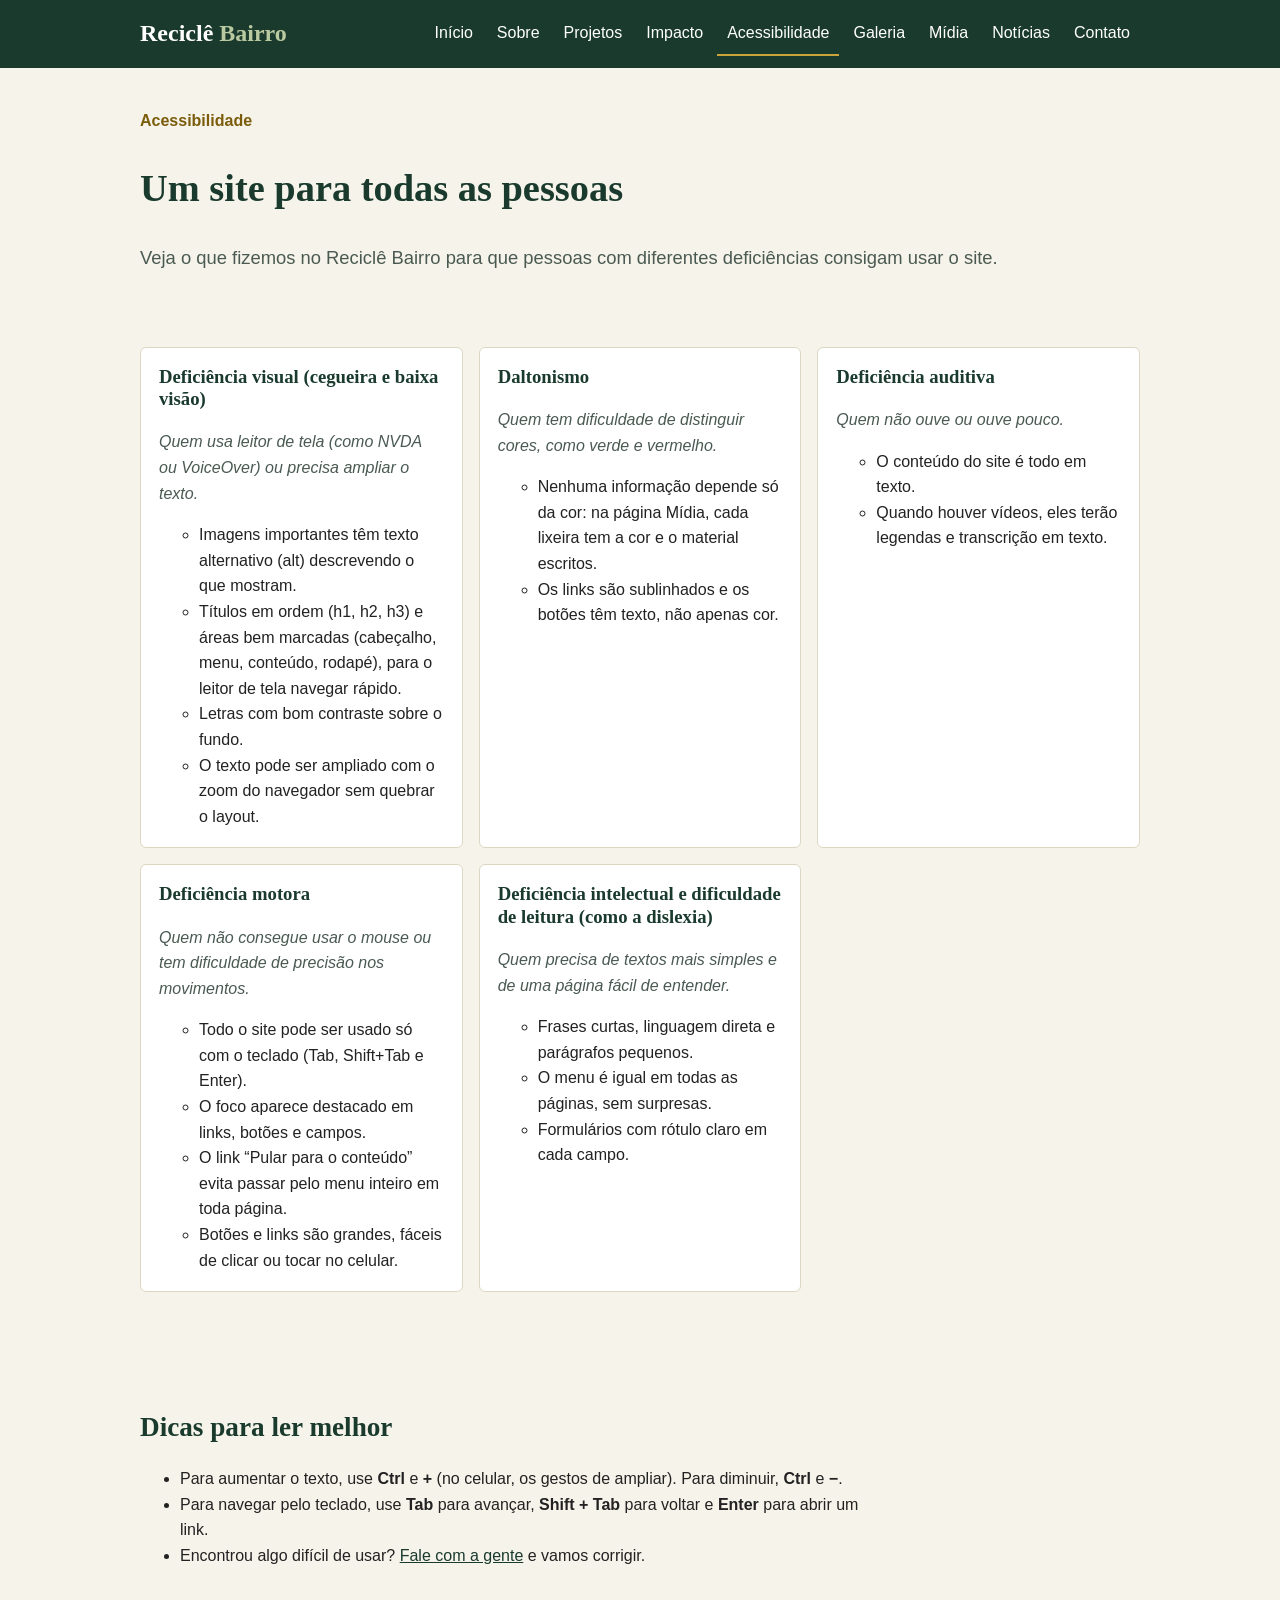
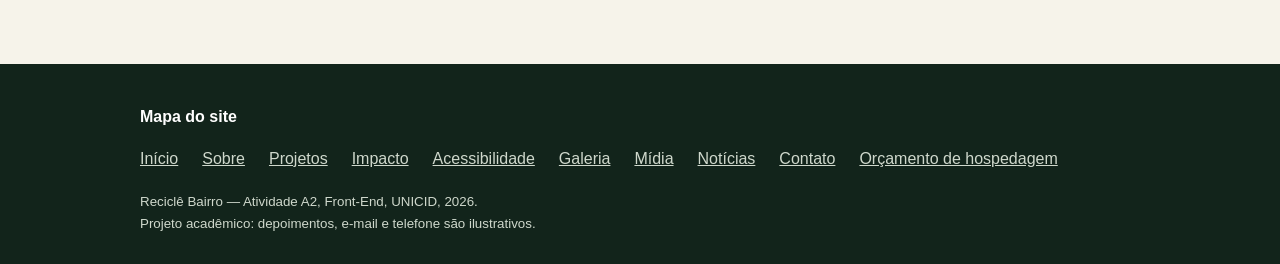
==== acessibilidade.html @ 6a93214f "Add files via upload" ====
<!DOCTYPE html>
<html lang="pt-BR">
<head>
<meta charset="UTF-8">
<meta name="viewport" content="width=device-width, initial-scale=1">
<title>Acessibilidade | Reciclê Bairro</title>
<meta name="description" content="O que o Reciclê Bairro faz para ser acessível a pessoas com deficiência visual, auditiva, motora e intelectual.">
<meta name="theme-color" content="#1a3a2e">
<link rel="stylesheet" href="style.css">
</head>
<body>
<a class="skip-link" href="#conteudo">Pular para o conteúdo</a>
<header class="site-header">
  <div class="container">
    <a class="brand" href="index.html" aria-label="Reciclê Bairro, página inicial">Reciclê <span>Bairro</span></a>
    <nav aria-label="Principal">
      <ul class="nav-list"><li><a href="index.html">Início</a></li><li><a href="sobre.html">Sobre</a></li><li><a href="projetos.html">Projetos</a></li><li><a href="impacto.html">Impacto</a></li><li><a href="acessibilidade.html" aria-current="page">Acessibilidade</a></li><li><a href="galeria.html">Galeria</a></li><li><a href="midia.html">Mídia</a></li><li><a href="noticias.html">Notícias</a></li><li><a href="contato.html">Contato</a></li></ul>
    </nav>
  </div>
</header>
<main id="conteudo" tabindex="-1">
<section class="page-title"><div class="container"><span class="eyebrow">Acessibilidade</span><h1>Um site para todas as pessoas</h1><p class="lead">Veja o que fizemos no Reciclê Bairro para que pessoas com diferentes deficiências consigam usar o site.</p></div></section>
<section class="section"><div class="container">
  <ul class="cards"><li class="card"><h3>Deficiência visual (cegueira e baixa visão)</h3><p class="barreira">Quem usa leitor de tela (como NVDA ou VoiceOver) ou precisa ampliar o texto.</p><ul><li>Imagens importantes têm texto alternativo (alt) descrevendo o que mostram.</li><li>Títulos em ordem (h1, h2, h3) e áreas bem marcadas (cabeçalho, menu, conteúdo, rodapé), para o leitor de tela navegar rápido.</li><li>Letras com bom contraste sobre o fundo.</li><li>O texto pode ser ampliado com o zoom do navegador sem quebrar o layout.</li></ul></li><li class="card"><h3>Daltonismo</h3><p class="barreira">Quem tem dificuldade de distinguir cores, como verde e vermelho.</p><ul><li>Nenhuma informação depende só da cor: na página Mídia, cada lixeira tem a cor e o material escritos.</li><li>Os links são sublinhados e os botões têm texto, não apenas cor.</li></ul></li><li class="card"><h3>Deficiência auditiva</h3><p class="barreira">Quem não ouve ou ouve pouco.</p><ul><li>O conteúdo do site é todo em texto.</li><li>Quando houver vídeos, eles terão legendas e transcrição em texto.</li></ul></li><li class="card"><h3>Deficiência motora</h3><p class="barreira">Quem não consegue usar o mouse ou tem dificuldade de precisão nos movimentos.</p><ul><li>Todo o site pode ser usado só com o teclado (Tab, Shift+Tab e Enter).</li><li>O foco aparece destacado em links, botões e campos.</li><li>O link “Pular para o conteúdo” evita passar pelo menu inteiro em toda página.</li><li>Botões e links são grandes, fáceis de clicar ou tocar no celular.</li></ul></li><li class="card"><h3>Deficiência intelectual e dificuldade de leitura (como a dislexia)</h3><p class="barreira">Quem precisa de textos mais simples e de uma página fácil de entender.</p><ul><li>Frases curtas, linguagem direta e parágrafos pequenos.</li><li>O menu é igual em todas as páginas, sem surpresas.</li><li>Formulários com rótulo claro em cada campo.</li></ul></li></ul>
</div></section>
<section class="section"><div class="container prose">
  <h2>Dicas para ler melhor</h2>
  <ul>
    <li>Para aumentar o texto, use <strong>Ctrl</strong> e <strong>+</strong> (no celular, os gestos de ampliar). Para diminuir, <strong>Ctrl</strong> e <strong>−</strong>.</li>
    <li>Para navegar pelo teclado, use <strong>Tab</strong> para avançar, <strong>Shift + Tab</strong> para voltar e <strong>Enter</strong> para abrir um link.</li>
    <li>Encontrou algo difícil de usar? <a href="contato.html">Fale com a gente</a> e vamos corrigir.</li>
  </ul>
</div></section>

</main>
<footer class="site-footer">
  <div class="container">
    <h2>Mapa do site</h2>
    <ul class="footer-nav"><li><a href="index.html">Início</a></li><li><a href="sobre.html">Sobre</a></li><li><a href="projetos.html">Projetos</a></li><li><a href="impacto.html">Impacto</a></li><li><a href="acessibilidade.html">Acessibilidade</a></li><li><a href="galeria.html">Galeria</a></li><li><a href="midia.html">Mídia</a></li><li><a href="noticias.html">Notícias</a></li><li><a href="contato.html">Contato</a></li><li><a href="hospedagem.html">Orçamento de hospedagem</a></li></ul>
    <small>Reciclê Bairro — Atividade A2, Front-End, UNICID, 2026.</small>
    <small>Projeto acadêmico: depoimentos, e-mail e telefone são ilustrativos.</small>
  </div>
</footer>
</body>
</html>
---- style.css ----
body {
  margin: 0;
  font-family: Arial, Helvetica, sans-serif;
  line-height: 1.6;
  color: #222;
  background: #f6f3ea
}

h1,
h2,
h3 {
  font-family: Georgia, serif;
  color: #1a3a2e;
  line-height: 1.2
}

h1 {
  font-size: 2.4rem
}

h2 {
  font-size: 1.7rem
}

img {
  max-width: 100%;
  height: auto;
  display: block
}

a {
  color: #1a3a2e
}

:focus-visible {
  outline: 3px solid #0b5cad;
  outline-offset: 3px
}

.container {
  width: min(1000px, 92%);
  margin: 0 auto
}

.visually-hidden {
  position: absolute;
  width: 1px;
  height: 1px;
  overflow: hidden;
  clip: rect(0 0 0 0)
}

.skip-link {
  position: absolute;
  left: 10px;
  top: -60px;
  background: #fff;
  padding: 10px 14px;
  z-index: 10
}

.skip-link:focus {
  top: 10px
}


.site-header {
  background: #1a3a2e
}

.site-header .container {
  display: flex;
  justify-content: space-between;
  align-items: center;
  flex-wrap: wrap;
  gap: 10px;
  padding: 12px 0
}

.brand {
  color: #fff;
  font: bold 1.5rem Georgia, serif;
  text-decoration: none
}

.brand span {
  color: #b9c9a0
}

.nav-list {
  display: flex;
  flex-wrap: wrap;
  gap: 4px;
  list-style: none;
  margin: 0;
  padding: 0
}

.nav-list a {
  display: block;
  padding: 8px 10px;
  color: #fff;
  text-decoration: none
}

.nav-list a:hover,
.nav-list a[aria-current="page"] {
  border-bottom: 2px solid #c9a43a
}

.site-header :focus-visible {
  outline-color: #ffd54a
}


.section {
  padding: 40px 0
}

.page-title {
  padding: 40px 0 0
}

.eyebrow {
  display: block;
  color: #7a5c0a;
  font-weight: bold;
  margin-bottom: 6px
}

.lead {
  font-size: 1.15rem;
  color: #4a5a52
}

.note {
  font-size: .9rem;
  color: #4a5a52
}

.prose>* {
  max-width: 700px
}

.hero .container {
  display: grid;
  grid-template-columns: 1fr 1fr;
  gap: 30px;
  align-items: center;
  padding: 40px 0
}

.hero-art {
  border: 1px solid #ddd6c3;
  border-radius: 8px;
  overflow: hidden;
  background: #fff
}


.btn {
  display: inline-block;
  padding: 10px 18px;
  background: #1a3a2e;
  color: #fff;
  border: 2px solid #1a3a2e;
  border-radius: 6px;
  text-decoration: none;
  font: bold 1rem Arial, sans-serif;
  cursor: pointer
}

.btn-outline {
  background: transparent;
  color: #1a3a2e
}

.actions {
  display: flex;
  flex-wrap: wrap;
  gap: 10px;
  margin-top: 20px
}

.cards,
.points,
.stats,
.gallery,
.steps,
.quotes {
  display: grid;
  grid-template-columns: repeat(auto-fit, minmax(250px, 1fr));
  gap: 16px;
  list-style: none;
  padding: 0
}

.points {
  grid-template-columns: repeat(auto-fit, minmax(300px, 1fr))
}

.card,
.point,
.steps li,
blockquote,
.gallery figure {
  background: #fff;
  border: 1px solid #ddd6c3;
  border-radius: 6px;
  padding: 18px;
  margin: 0
}

.gallery figure {
  padding: 0;
  overflow: hidden
}

.gallery figcaption {
  padding: 12px 16px;
  font-weight: bold
}

.gallery figcaption span {
  display: block;
  font-weight: normal;
  color: #4a5a52
}

.card h3,
.point h3 {
  margin-top: 0
}

.pin-num,
.card .icon {
  display: inline-block;
  background: #1a3a2e;
  color: #fff;
  border-radius: 50%;
  width: 28px;
  height: 28px;
  text-align: center;
  line-height: 28px;
  font-size: .9rem;
  margin-right: 6px
}

.tags {
  display: flex;
  flex-wrap: wrap;
  gap: 6px;
  list-style: none;
  padding: 0
}

.tags li {
  border: 1px solid #ddd6c3;
  background: #f6f3ea;
  border-radius: 4px;
  padding: 2px 8px;
  font-size: .85rem
}

address {
  font-style: normal;
  color: #4a5a52
}

.stat-num {
  display: block;
  font: bold 2.8rem Georgia, serif;
  color: #1a3a2e
}

.stat-label {
  display: block;
  color: #4a5a52
}

.steps {
  counter-reset: s
}

.steps li {
  counter-increment: s
}

.steps li::before {
  content: counter(s);
  display: inline-block;
  background: #1a3a2e;
  color: #fff;
  border-radius: 50%;
  width: 30px;
  height: 30px;
  text-align: center;
  line-height: 30px;
  font-weight: bold
}

.bin {
  display: flex;
  gap: 14px
}

.bin svg {
  width: 40px;
  flex: none
}

blockquote {
  border-left: 5px solid #c9a43a
}

blockquote footer {
  color: #4a5a52;
  font-size: .9rem
}

.callout {
  background: #1a3a2e;
  color: #fff;
  border-radius: 8px;
  padding: 30px
}

.callout h2 {
  color: #fff
}

.callout .btn {
  background: #f6f3ea;
  color: #1a3a2e;
  border-color: #f6f3ea
}

.callout a {
  color: #fff
}

.map-fig {
  margin: 30px 0 0;
  max-width: 600px
}

/* acessibilidade */
.barreira {
  font-style: italic;
  color: #4a5a52
}

/* notícia */
.article {
  max-width: 700px
}

.article .deck {
  font-size: 1.2rem;
  color: #4a5a52
}

.article .meta,
.article .source {
  color: #4a5a52;
  font-size: .9rem
}

.article figure {
  margin: 0 0 20px
}

/* formulário */
.form {
  max-width: 520px
}

.field {
  margin-bottom: 14px
}

.field label {
  display: block;
  font-weight: bold;
  margin-bottom: 4px
}

.field input,
.field select,
.field textarea {
  width: 100%;
  box-sizing: border-box;
  padding: 10px;
  font: inherit;
  border: 1.5px solid #6d7a73;
  border-radius: 4px
}

/* tabela */
.table-wrap {
  overflow-x: auto
}

table {
  border-collapse: collapse;
  width: 100%;
  min-width: 600px;
  background: #fff
}

caption {
  text-align: left;
  font-weight: bold;
  padding: 10px 0
}

th,
td {
  border: 1px solid #ddd6c3;
  padding: 10px;
  text-align: left;
  vertical-align: top
}

thead th {
  background: #1a3a2e;
  color: #fff
}

/* rodapé */
.site-footer {
  background: #12241b;
  color: #cfd8cc;
  padding: 30px 0;
  margin-top: 40px
}

.site-footer h2 {
  font: bold 1rem Arial, sans-serif;
  color: #fff
}

.footer-nav {
  display: flex;
  flex-wrap: wrap;
  gap: 6px 24px;
  list-style: none;
  padding: 0
}

.footer-nav a {
  color: #cfd8cc;
  padding: 4px 0;
  display: inline-block
}

.site-footer small {
  display: block
}

@media (max-width:760px) {
  .hero .container {
    grid-template-columns: 1fr
  }
}
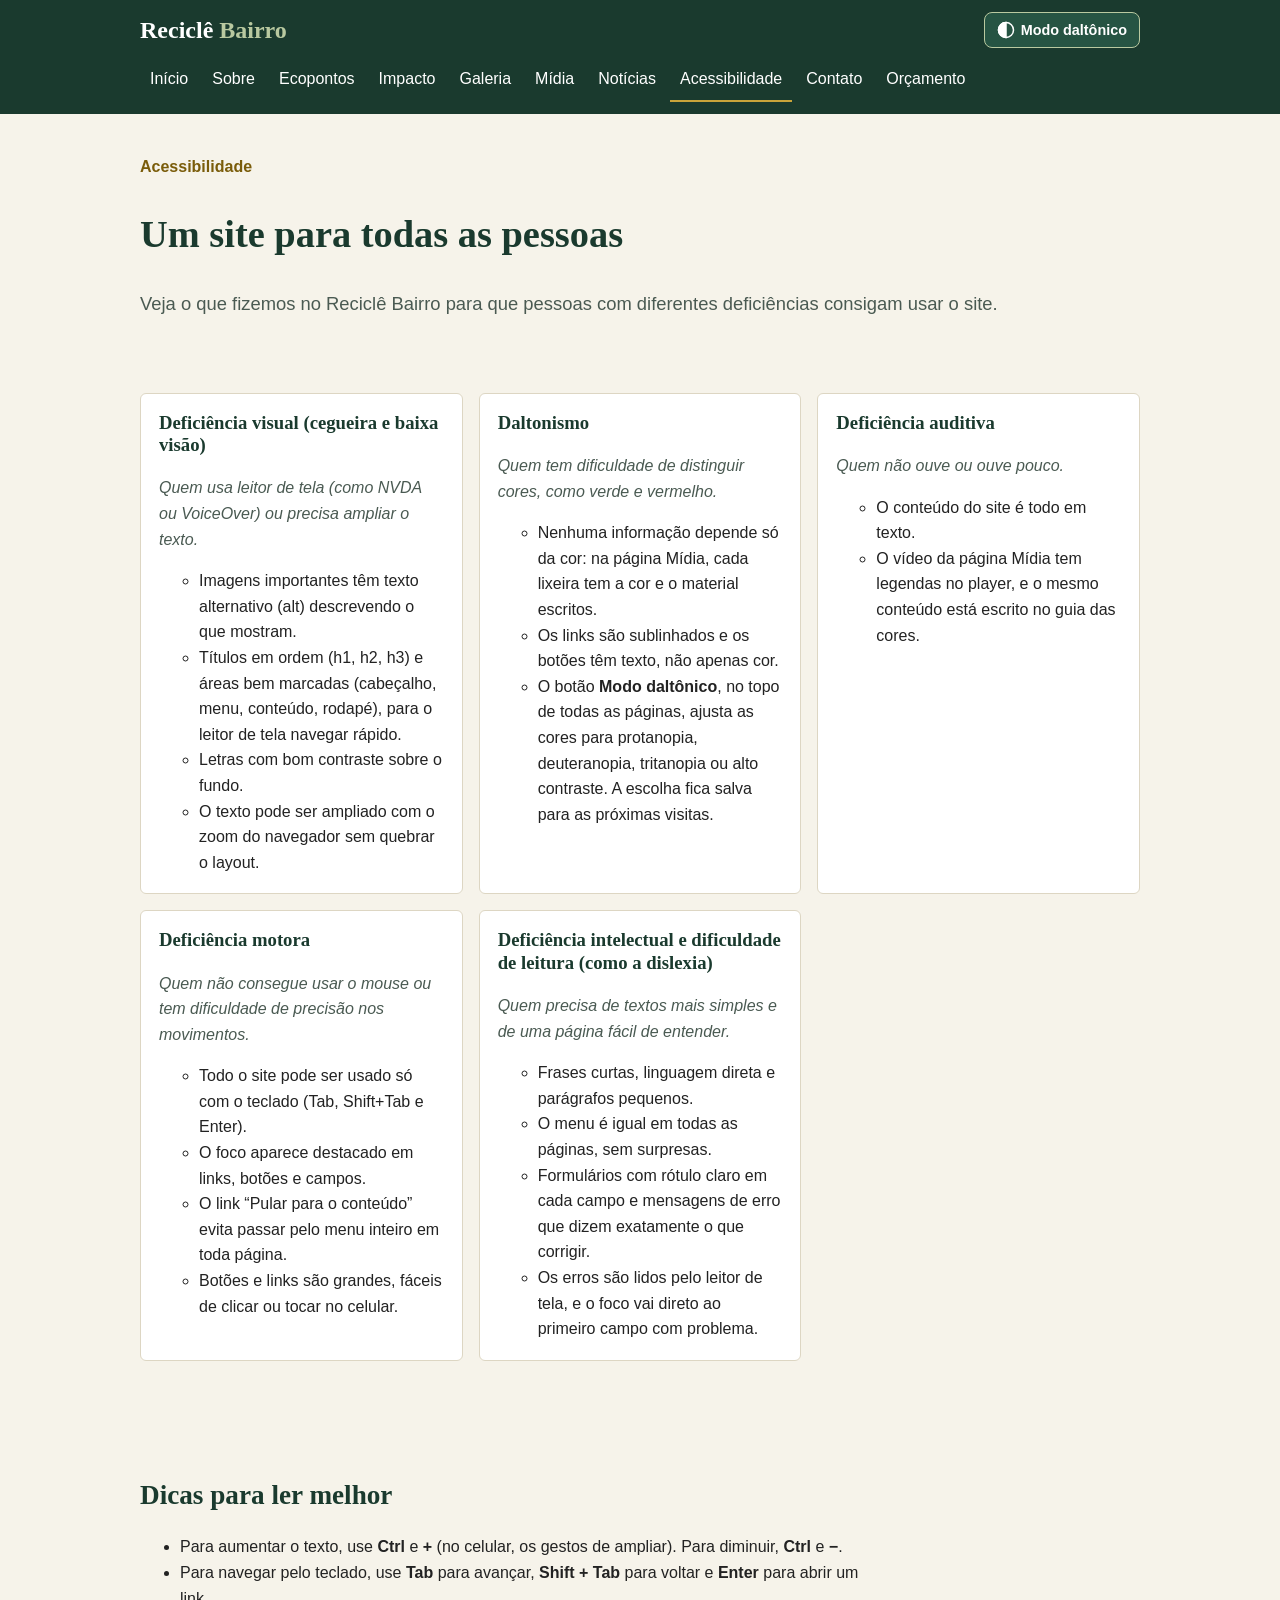
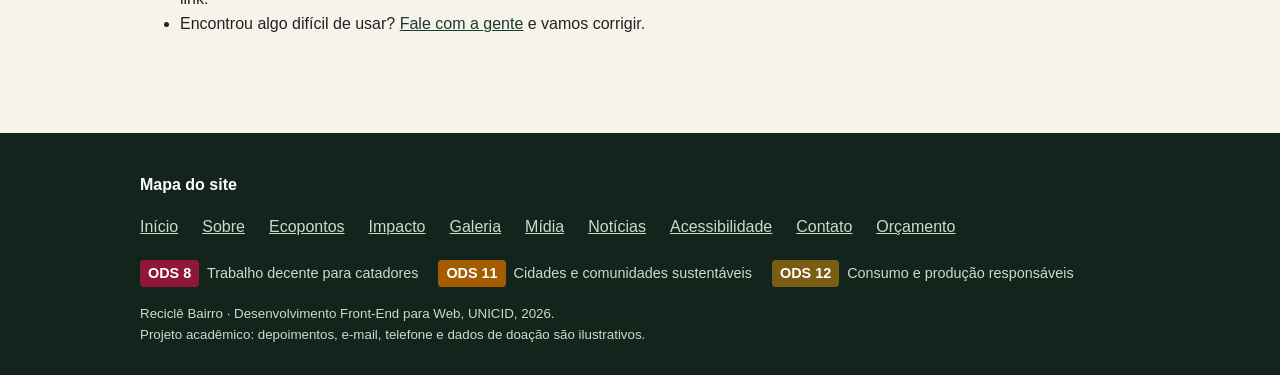
==== commit bde5ac17: "Add files via upload" ====
--- a/acessibilidade.html
+++ b/acessibilidade.html
@@ -7,21 +7,59 @@
 <meta name="description" content="O que o Reciclê Bairro faz para ser acessível a pessoas com deficiência visual, auditiva, motora e intelectual.">
 <meta name="theme-color" content="#1a3a2e">
 <link rel="stylesheet" href="style.css">
+<script src="js/script.js"></script>
 </head>
 <body>
 <a class="skip-link" href="#conteudo">Pular para o conteúdo</a>
 <header class="site-header">
   <div class="container">
     <a class="brand" href="index.html" aria-label="Reciclê Bairro, página inicial">Reciclê <span>Bairro</span></a>
+
+    <!-- Botão do menu no celular (o JS alterna aria-expanded e a classe .aberto) -->
+    <button class="menu-toggle" id="menu-toggle" type="button" aria-expanded="false" aria-controls="menu-principal">
+      <span class="menu-toggle-barras" aria-hidden="true"></span>
+      <span>Menu</span>
+    </button>
+
     <nav aria-label="Principal">
-      <ul class="nav-list"><li><a href="index.html">Início</a></li><li><a href="sobre.html">Sobre</a></li><li><a href="projetos.html">Projetos</a></li><li><a href="impacto.html">Impacto</a></li><li><a href="acessibilidade.html" aria-current="page">Acessibilidade</a></li><li><a href="galeria.html">Galeria</a></li><li><a href="midia.html">Mídia</a></li><li><a href="noticias.html">Notícias</a></li><li><a href="contato.html">Contato</a></li></ul>
+      <ul class="nav-list" id="menu-principal">
+        <li><a href="index.html">Início</a></li>
+        <li><a href="sobre.html">Sobre</a></li>
+        <li><a href="projetos.html">Ecopontos</a></li>
+        <li><a href="impacto.html">Impacto</a></li>
+        <li><a href="galeria.html">Galeria</a></li>
+        <li><a href="midia.html">Mídia</a></li>
+        <li><a href="noticias.html">Notícias</a></li>
+        <li><a href="acessibilidade.html" aria-current="page">Acessibilidade</a></li>
+        <li><a href="contato.html">Contato</a></li>
+        <li><a href="orcamento_hospedagem.html">Orçamento</a></li>
+      </ul>
     </nav>
+
+    <!-- Modo daltônico: a escolha fica salva no localStorage -->
+    <div class="accessibility-menu">
+      <button id="btn-daltonismo" class="btn-acessibilidade" type="button" aria-expanded="false" aria-controls="modal-daltonismo">
+        <svg width="18" height="18" viewBox="0 0 24 24" fill="none" stroke="currentColor" stroke-width="2" aria-hidden="true" focusable="false">
+          <circle cx="12" cy="12" r="10"></circle>
+          <path d="M12 2a10 10 0 0 0 0 20z" fill="currentColor"></path>
+        </svg>
+        <span>Modo daltônico</span>
+      </button>
+      <div id="modal-daltonismo" class="modal-daltonismo" role="group" aria-label="Tipo de visão" hidden>
+        <p class="modal-title">Selecione o tipo de visão:</p>
+        <button type="button" data-modo="normal" class="btn-opcao active" aria-pressed="true">Padrão</button>
+        <button type="button" data-modo="protanopia" class="btn-opcao" aria-pressed="false">Protanopia (vermelho)</button>
+        <button type="button" data-modo="deuteranopia" class="btn-opcao" aria-pressed="false">Deuteranopia (verde)</button>
+        <button type="button" data-modo="tritanopia" class="btn-opcao" aria-pressed="false">Tritanopia (azul)</button>
+        <button type="button" data-modo="alto-contraste" class="btn-opcao" aria-pressed="false">Alto contraste</button>
+      </div>
+    </div>
   </div>
 </header>
 <main id="conteudo" tabindex="-1">
 <section class="page-title"><div class="container"><span class="eyebrow">Acessibilidade</span><h1>Um site para todas as pessoas</h1><p class="lead">Veja o que fizemos no Reciclê Bairro para que pessoas com diferentes deficiências consigam usar o site.</p></div></section>
 <section class="section"><div class="container">
-  <ul class="cards"><li class="card"><h3>Deficiência visual (cegueira e baixa visão)</h3><p class="barreira">Quem usa leitor de tela (como NVDA ou VoiceOver) ou precisa ampliar o texto.</p><ul><li>Imagens importantes têm texto alternativo (alt) descrevendo o que mostram.</li><li>Títulos em ordem (h1, h2, h3) e áreas bem marcadas (cabeçalho, menu, conteúdo, rodapé), para o leitor de tela navegar rápido.</li><li>Letras com bom contraste sobre o fundo.</li><li>O texto pode ser ampliado com o zoom do navegador sem quebrar o layout.</li></ul></li><li class="card"><h3>Daltonismo</h3><p class="barreira">Quem tem dificuldade de distinguir cores, como verde e vermelho.</p><ul><li>Nenhuma informação depende só da cor: na página Mídia, cada lixeira tem a cor e o material escritos.</li><li>Os links são sublinhados e os botões têm texto, não apenas cor.</li></ul></li><li class="card"><h3>Deficiência auditiva</h3><p class="barreira">Quem não ouve ou ouve pouco.</p><ul><li>O conteúdo do site é todo em texto.</li><li>Quando houver vídeos, eles terão legendas e transcrição em texto.</li></ul></li><li class="card"><h3>Deficiência motora</h3><p class="barreira">Quem não consegue usar o mouse ou tem dificuldade de precisão nos movimentos.</p><ul><li>Todo o site pode ser usado só com o teclado (Tab, Shift+Tab e Enter).</li><li>O foco aparece destacado em links, botões e campos.</li><li>O link “Pular para o conteúdo” evita passar pelo menu inteiro em toda página.</li><li>Botões e links são grandes, fáceis de clicar ou tocar no celular.</li></ul></li><li class="card"><h3>Deficiência intelectual e dificuldade de leitura (como a dislexia)</h3><p class="barreira">Quem precisa de textos mais simples e de uma página fácil de entender.</p><ul><li>Frases curtas, linguagem direta e parágrafos pequenos.</li><li>O menu é igual em todas as páginas, sem surpresas.</li><li>Formulários com rótulo claro em cada campo.</li></ul></li></ul>
+  <ul class="cards"><li class="card"><h3>Deficiência visual (cegueira e baixa visão)</h3><p class="barreira">Quem usa leitor de tela (como NVDA ou VoiceOver) ou precisa ampliar o texto.</p><ul><li>Imagens importantes têm texto alternativo (alt) descrevendo o que mostram.</li><li>Títulos em ordem (h1, h2, h3) e áreas bem marcadas (cabeçalho, menu, conteúdo, rodapé), para o leitor de tela navegar rápido.</li><li>Letras com bom contraste sobre o fundo.</li><li>O texto pode ser ampliado com o zoom do navegador sem quebrar o layout.</li></ul></li><li class="card"><h3>Daltonismo</h3><p class="barreira">Quem tem dificuldade de distinguir cores, como verde e vermelho.</p><ul><li>Nenhuma informação depende só da cor: na página Mídia, cada lixeira tem a cor e o material escritos.</li><li>Os links são sublinhados e os botões têm texto, não apenas cor.</li><li>O botão <strong>Modo daltônico</strong>, no topo de todas as páginas, ajusta as cores para protanopia, deuteranopia, tritanopia ou alto contraste. A escolha fica salva para as próximas visitas.</li></ul></li><li class="card"><h3>Deficiência auditiva</h3><p class="barreira">Quem não ouve ou ouve pouco.</p><ul><li>O conteúdo do site é todo em texto.</li><li>O vídeo da página Mídia tem legendas no player, e o mesmo conteúdo está escrito no guia das cores.</li></ul></li><li class="card"><h3>Deficiência motora</h3><p class="barreira">Quem não consegue usar o mouse ou tem dificuldade de precisão nos movimentos.</p><ul><li>Todo o site pode ser usado só com o teclado (Tab, Shift+Tab e Enter).</li><li>O foco aparece destacado em links, botões e campos.</li><li>O link “Pular para o conteúdo” evita passar pelo menu inteiro em toda página.</li><li>Botões e links são grandes, fáceis de clicar ou tocar no celular.</li></ul></li><li class="card"><h3>Deficiência intelectual e dificuldade de leitura (como a dislexia)</h3><p class="barreira">Quem precisa de textos mais simples e de uma página fácil de entender.</p><ul><li>Frases curtas, linguagem direta e parágrafos pequenos.</li><li>O menu é igual em todas as páginas, sem surpresas.</li><li>Formulários com rótulo claro em cada campo e mensagens de erro que dizem exatamente o que corrigir.</li><li>Os erros são lidos pelo leitor de tela, e o foco vai direto ao primeiro campo com problema.</li></ul></li></ul>
 </div></section>
 <section class="section"><div class="container prose">
   <h2>Dicas para ler melhor</h2>
@@ -36,10 +74,34 @@
 <footer class="site-footer">
   <div class="container">
     <h2>Mapa do site</h2>
-    <ul class="footer-nav"><li><a href="index.html">Início</a></li><li><a href="sobre.html">Sobre</a></li><li><a href="projetos.html">Projetos</a></li><li><a href="impacto.html">Impacto</a></li><li><a href="acessibilidade.html">Acessibilidade</a></li><li><a href="galeria.html">Galeria</a></li><li><a href="midia.html">Mídia</a></li><li><a href="noticias.html">Notícias</a></li><li><a href="contato.html">Contato</a></li><li><a href="hospedagem.html">Orçamento de hospedagem</a></li></ul>
-    <small>Reciclê Bairro — Atividade A2, Front-End, UNICID, 2026.</small>
-    <small>Projeto acadêmico: depoimentos, e-mail e telefone são ilustrativos.</small>
+    <ul class="footer-nav">
+      <li><a href="index.html">Início</a></li>
+      <li><a href="sobre.html">Sobre</a></li>
+      <li><a href="projetos.html">Ecopontos</a></li>
+      <li><a href="impacto.html">Impacto</a></li>
+      <li><a href="galeria.html">Galeria</a></li>
+      <li><a href="midia.html">Mídia</a></li>
+      <li><a href="noticias.html">Notícias</a></li>
+      <li><a href="acessibilidade.html">Acessibilidade</a></li>
+      <li><a href="contato.html">Contato</a></li>
+      <li><a href="orcamento_hospedagem.html">Orçamento</a></li>
+    </ul>
+    <ul class="ods-list" aria-label="Objetivos de Desenvolvimento Sustentável ligados ao projeto">
+      <li><span class="ods ods-8">ODS 8</span> Trabalho decente para catadores</li>
+      <li><span class="ods ods-11">ODS 11</span> Cidades e comunidades sustentáveis</li>
+      <li><span class="ods ods-12">ODS 12</span> Consumo e produção responsáveis</li>
+    </ul>
+    <small>Reciclê Bairro · Desenvolvimento Front-End para Web, UNICID, 2026.</small>
+    <small>Projeto acadêmico: depoimentos, e-mail, telefone e dados de doação são ilustrativos.</small>
   </div>
 </footer>
+<!-- Filtros SVG usados pelo modo daltônico (style.css aplica com filter: url(#...)) -->
+<svg class="filtros-daltonismo" aria-hidden="true" focusable="false">
+  <defs>
+    <filter id="protanopia-filter"><feColorMatrix type="matrix" values="0.56667 0.43333 0 0 0  0.55833 0.44167 0 0 0  0 0.24167 0.75833 0 0  0 0 0 1 0"/></filter>
+    <filter id="deuteranopia-filter"><feColorMatrix type="matrix" values="0.625 0.375 0 0 0  0.7 0.3 0 0 0  0 0.3 0.7 0 0  0 0 0 1 0"/></filter>
+    <filter id="tritanopia-filter"><feColorMatrix type="matrix" values="0.95 0.05 0 0 0  0 0.433 0.567 0 0  0 0.475 0.525 0 0  0 0 0 1 0"/></filter>
+  </defs>
+</svg>
 </body>
 </html>
--- a/style.css
+++ b/style.css
@@ -1,46 +1,73 @@
-
+/* =========================================================
+   Reciclê Bairro · style.css
+   Um único arquivo de estilos para as 10 páginas.
+   Índice: 1. Variáveis  2. Base  3. Cabeçalho e menus
+           4. Conteúdo  5. Formulários  6. Rodapé
+           7. Modo daltônico  8. Responsivo (2ª entrega)
+   ========================================================= */
+
+/* 1. Variáveis: mude a paleta do site inteiro aqui */
+:root {
+  --cor-verde: #1a3a2e;        /* cabeçalho, títulos, botões */
+  --cor-verde-claro: #265443;
+  --cor-creme: #f6f3ea;        /* fundo das páginas */
+  --cor-salvia: #b9c9a0;       /* detalhes sobre o verde */
+  --cor-texto: #222;
+  --cor-texto-suave: #4a5a52;
+  --cor-destaque: #c9a43a;     /* item ativo do menu */
+  --cor-borda: #e2dccb;
+  --cor-foco: #0b5cad;         /* contorno de foco no fundo claro */
+  --cor-foco-escuro: #ffd54a;  /* contorno de foco no cabeçalho */
+  --cor-erro: #b3261e;         /* contraste 5,9:1 sobre branco */
+  --cor-sucesso: #1e6b3a;
+  --fonte-texto: Arial, Helvetica, sans-serif;
+  --fonte-titulo: Georgia, serif;
+  --raio: 8px;
+}
+
+/* 2. Base */
 body {
   margin: 0;
-  font-family: Arial, Helvetica, sans-serif;
+  font-family: var(--fonte-texto);
   line-height: 1.6;
   color: #222;
-  background: #f6f3ea
+  background: var(--cor-creme);
 }
 
 h1,
 h2,
 h3 {
   font-family: Georgia, serif;
-  color: #1a3a2e;
-  line-height: 1.2
+  color: var(--cor-verde);
+  line-height: 1.2;
 }
 
 h1 {
-  font-size: 2.4rem
+  font-size: 2.4rem;
 }
 
 h2 {
-  font-size: 1.7rem
+  font-size: 1.7rem;
 }
 
 img {
   max-width: 100%;
   height: auto;
-  display: block
+  display: block;
 }
 
 a {
-  color: #1a3a2e
+  color: var(--cor-verde);
 }
 
 :focus-visible {
-  outline: 3px solid #0b5cad;
-  outline-offset: 3px
+  outline: 3px solid var(--cor-foco);
+  outline-offset: 3px;
 }
 
 .container {
   width: min(1000px, 92%);
-  margin: 0 auto
+  margin: 0 auto;
 }
 
 .visually-hidden {
@@ -48,7 +75,7 @@
   width: 1px;
   height: 1px;
   overflow: hidden;
-  clip: rect(0 0 0 0)
+  clip: rect(0 0 0 0);
 }
 
 .skip-link {
@@ -57,16 +84,16 @@
   top: -60px;
   background: #fff;
   padding: 10px 14px;
-  z-index: 10
+  z-index: 10;
 }
 
 .skip-link:focus {
-  top: 10px
-}
-
-
+  top: 10px;
+}
+
+/* 3. Cabeçalho e menus */
 .site-header {
-  background: #1a3a2e
+  background: var(--cor-verde);
 }
 
 .site-header .container {
@@ -75,17 +102,17 @@
   align-items: center;
   flex-wrap: wrap;
   gap: 10px;
-  padding: 12px 0
+  padding: 12px 0;
 }
 
 .brand {
   color: #fff;
   font: bold 1.5rem Georgia, serif;
-  text-decoration: none
+  text-decoration: none;
 }
 
 .brand span {
-  color: #b9c9a0
+  color: var(--cor-salvia);
 }
 
 .nav-list {
@@ -94,53 +121,146 @@
   gap: 4px;
   list-style: none;
   margin: 0;
-  padding: 0
+  padding: 0;
 }
 
 .nav-list a {
   display: block;
   padding: 8px 10px;
   color: #fff;
-  text-decoration: none
+  text-decoration: none;
 }
 
 .nav-list a:hover,
 .nav-list a[aria-current="page"] {
-  border-bottom: 2px solid #c9a43a
+  border-bottom: 2px solid var(--cor-destaque);
 }
 
 .site-header :focus-visible {
-  outline-color: #ffd54a
-}
-
-
+  outline-color: var(--cor-foco-escuro);
+}
+
+/* Menu de Acessibilidade */
+.accessibility-menu {
+  position: relative;
+  display: inline-block;
+}
+
+.btn-acessibilidade {
+  display: flex;
+  align-items: center;
+  gap: 6px;
+  background-color: #265443;
+  color: #ffffff;
+  border: 1px solid var(--cor-salvia);
+  padding: 6px 12px;
+  border-radius: 4px;
+  font-size: 0.85rem;
+  font-weight: bold;
+  cursor: pointer;
+}
+
+.btn-acessibilidade:hover {
+  background-color: #316853;
+}
+
+.modal-daltonismo {
+  position: absolute;
+  top: 100%;
+  right: 0;
+  margin-top: 8px;
+  background-color: #ffffff;
+  border: 1px solid #ddd6c3;
+  border-radius: 6px;
+  padding: 10px;
+  box-shadow: 0 4px 12px rgba(0,0,0,0.15);
+  display: flex;
+  flex-direction: column;
+  gap: 6px;
+  z-index: 9999;
+  min-width: 210px;
+}
+
+.modal-daltonismo[hidden] {
+  display: none;
+}
+
+.modal-title {
+  font-size: 0.8rem;
+  font-weight: bold;
+  margin: 0 0 4px 0;
+  color: var(--cor-verde);
+}
+
+.btn-opcao {
+  background: var(--cor-creme);
+  border: 1px solid #ddd6c3;
+  padding: 6px 10px;
+  text-align: left;
+  border-radius: 4px;
+  cursor: pointer;
+  font-size: 0.85rem;
+  color: #222;
+}
+
+.btn-opcao:hover {
+  background: var(--cor-borda);
+}
+
+.btn-opcao.active {
+  background: var(--cor-verde);
+  color: #fff;
+  border-color: var(--cor-verde);
+}
+
+/* ==========================================
+   7. Modo daltônico: muda as cores do site inteiro
+   ========================================== */
+
+html.daltonismo-protanopia {
+  filter: url('#protanopia-filter');
+}
+
+html.daltonismo-deuteranopia {
+  filter: url('#deuteranopia-filter');
+}
+
+html.daltonismo-tritanopia {
+  filter: url('#tritanopia-filter');
+}
+
+html.daltonismo-alto-contraste {
+  filter: contrast(160%) brightness(105%);
+}
+
+/* 4. Conteúdo */
 .section {
-  padding: 40px 0
+  padding: 40px 0;
 }
 
 .page-title {
-  padding: 40px 0 0
+  padding: 40px 0 0;
 }
 
 .eyebrow {
   display: block;
   color: #7a5c0a;
   font-weight: bold;
-  margin-bottom: 6px
+  margin-bottom: 6px;
 }
 
 .lead {
   font-size: 1.15rem;
-  color: #4a5a52
+  color: var(--cor-texto-suave);
 }
 
 .note {
   font-size: .9rem;
-  color: #4a5a52
+  color: var(--cor-texto-suave);
 }
 
 .prose>* {
-  max-width: 700px
+  max-width: 700px;
 }
 
 .hero .container {
@@ -148,39 +268,38 @@
   grid-template-columns: 1fr 1fr;
   gap: 30px;
   align-items: center;
-  padding: 40px 0
+  padding: 40px 0;
 }
 
 .hero-art {
   border: 1px solid #ddd6c3;
   border-radius: 8px;
   overflow: hidden;
-  background: #fff
-}
-
+  background: #fff;
+}
 
 .btn {
   display: inline-block;
   padding: 10px 18px;
-  background: #1a3a2e;
-  color: #fff;
-  border: 2px solid #1a3a2e;
+  background: var(--cor-verde);
+  color: #fff;
+  border: 2px solid var(--cor-verde);
   border-radius: 6px;
   text-decoration: none;
   font: bold 1rem Arial, sans-serif;
-  cursor: pointer
+  cursor: pointer;
 }
 
 .btn-outline {
   background: transparent;
-  color: #1a3a2e
+  color: var(--cor-verde);
 }
 
 .actions {
   display: flex;
   flex-wrap: wrap;
   gap: 10px;
-  margin-top: 20px
+  margin-top: 20px;
 }
 
 .cards,
@@ -193,11 +312,11 @@
   grid-template-columns: repeat(auto-fit, minmax(250px, 1fr));
   gap: 16px;
   list-style: none;
-  padding: 0
+  padding: 0;
 }
 
 .points {
-  grid-template-columns: repeat(auto-fit, minmax(300px, 1fr))
+  grid-template-columns: repeat(auto-fit, minmax(300px, 1fr));
 }
 
 .card,
@@ -209,34 +328,34 @@
   border: 1px solid #ddd6c3;
   border-radius: 6px;
   padding: 18px;
-  margin: 0
+  margin: 0;
 }
 
 .gallery figure {
   padding: 0;
-  overflow: hidden
+  overflow: hidden;
 }
 
 .gallery figcaption {
   padding: 12px 16px;
-  font-weight: bold
+  font-weight: bold;
 }
 
 .gallery figcaption span {
   display: block;
   font-weight: normal;
-  color: #4a5a52
+  color: var(--cor-texto-suave);
 }
 
 .card h3,
 .point h3 {
-  margin-top: 0
+  margin-top: 0;
 }
 
 .pin-num,
 .card .icon {
   display: inline-block;
-  background: #1a3a2e;
+  background: var(--cor-verde);
   color: #fff;
   border-radius: 50%;
   width: 28px;
@@ -244,7 +363,7 @@
   text-align: center;
   line-height: 28px;
   font-size: .9rem;
-  margin-right: 6px
+  margin-right: 6px;
 }
 
 .tags {
@@ -252,138 +371,138 @@
   flex-wrap: wrap;
   gap: 6px;
   list-style: none;
-  padding: 0
+  padding: 0;
 }
 
 .tags li {
   border: 1px solid #ddd6c3;
-  background: #f6f3ea;
+  background: var(--cor-creme);
   border-radius: 4px;
   padding: 2px 8px;
-  font-size: .85rem
+  font-size: .85rem;
 }
 
 address {
   font-style: normal;
-  color: #4a5a52
+  color: var(--cor-texto-suave);
 }
 
 .stat-num {
   display: block;
   font: bold 2.8rem Georgia, serif;
-  color: #1a3a2e
+  color: var(--cor-verde);
 }
 
 .stat-label {
   display: block;
-  color: #4a5a52
+  color: var(--cor-texto-suave);
 }
 
 .steps {
-  counter-reset: s
+  counter-reset: s;
 }
 
 .steps li {
-  counter-increment: s
+  counter-increment: s;
 }
 
 .steps li::before {
   content: counter(s);
   display: inline-block;
-  background: #1a3a2e;
+  background: var(--cor-verde);
   color: #fff;
   border-radius: 50%;
   width: 30px;
   height: 30px;
   text-align: center;
   line-height: 30px;
-  font-weight: bold
+  font-weight: bold;
 }
 
 .bin {
   display: flex;
-  gap: 14px
+  gap: 14px;
 }
 
 .bin svg {
   width: 40px;
-  flex: none
+  flex: none;
 }
 
 blockquote {
-  border-left: 5px solid #c9a43a
+  border-left: 5px solid var(--cor-destaque);
 }
 
 blockquote footer {
-  color: #4a5a52;
-  font-size: .9rem
+  color: var(--cor-texto-suave);
+  font-size: .9rem;
 }
 
 .callout {
-  background: #1a3a2e;
+  background: var(--cor-verde);
   color: #fff;
   border-radius: 8px;
-  padding: 30px
+  padding: 30px;
 }
 
 .callout h2 {
-  color: #fff
+  color: #fff;
 }
 
 .callout .btn {
-  background: #f6f3ea;
-  color: #1a3a2e;
-  border-color: #f6f3ea
+  background: var(--cor-creme);
+  color: var(--cor-verde);
+  border-color: var(--cor-creme);
 }
 
 .callout a {
-  color: #fff
+  color: #fff;
 }
 
 .map-fig {
   margin: 30px 0 0;
-  max-width: 600px
+  max-width: 600px;
 }
 
 /* acessibilidade */
 .barreira {
   font-style: italic;
-  color: #4a5a52
+  color: var(--cor-texto-suave);
 }
 
 /* notícia */
 .article {
-  max-width: 700px
+  max-width: 700px;
 }
 
 .article .deck {
   font-size: 1.2rem;
-  color: #4a5a52
+  color: var(--cor-texto-suave);
 }
 
 .article .meta,
 .article .source {
-  color: #4a5a52;
-  font-size: .9rem
+  color: var(--cor-texto-suave);
+  font-size: .9rem;
 }
 
 .article figure {
-  margin: 0 0 20px
+  margin: 0 0 20px;
 }
 
 /* formulário */
 .form {
-  max-width: 520px
+  max-width: 520px;
 }
 
 .field {
-  margin-bottom: 14px
+  margin-bottom: 14px;
 }
 
 .field label {
   display: block;
   font-weight: bold;
-  margin-bottom: 4px
+  margin-bottom: 4px;
 }
 
 .field input,
@@ -394,25 +513,25 @@
   padding: 10px;
   font: inherit;
   border: 1.5px solid #6d7a73;
-  border-radius: 4px
+  border-radius: 4px;
 }
 
 /* tabela */
 .table-wrap {
-  overflow-x: auto
+  overflow-x: auto;
 }
 
 table {
   border-collapse: collapse;
   width: 100%;
   min-width: 600px;
-  background: #fff
+  background: #fff;
 }
 
 caption {
   text-align: left;
   font-weight: bold;
-  padding: 10px 0
+  padding: 10px 0;
 }
 
 th,
@@ -420,12 +539,12 @@
   border: 1px solid #ddd6c3;
   padding: 10px;
   text-align: left;
-  vertical-align: top
+  vertical-align: top;
 }
 
 thead th {
-  background: #1a3a2e;
-  color: #fff
+  background: var(--cor-verde);
+  color: #fff;
 }
 
 /* rodapé */
@@ -433,12 +552,12 @@
   background: #12241b;
   color: #cfd8cc;
   padding: 30px 0;
-  margin-top: 40px
+  margin-top: 40px;
 }
 
 .site-footer h2 {
   font: bold 1rem Arial, sans-serif;
-  color: #fff
+  color: #fff;
 }
 
 .footer-nav {
@@ -446,21 +565,285 @@
   flex-wrap: wrap;
   gap: 6px 24px;
   list-style: none;
-  padding: 0
+  padding: 0;
 }
 
 .footer-nav a {
   color: #cfd8cc;
   padding: 4px 0;
-  display: inline-block
+  display: inline-block;
 }
 
 .site-footer small {
-  display: block
+  display: block;
 }
 
 @media (max-width:760px) {
   .hero .container {
-    grid-template-columns: 1fr
-  }
-}+    grid-template-columns: 1fr;
+  }
+} 
+
+/* =========================================================
+   2ª entrega: menu do celular, formulários validados,
+   vídeos e mapa, ODS e ajustes de tablet
+   ========================================================= */
+
+/* SVG dos filtros do modo daltônico: existe, mas não aparece */
+.filtros-daltonismo {
+  position: absolute;
+  width: 0;
+  height: 0;
+  overflow: hidden;
+}
+
+/* Cabeçalho: com 10 páginas, o menu ganha uma linha só para ele */
+.site-header nav {
+  order: 3;
+  flex-basis: 100%;
+}
+
+.accessibility-menu {
+  order: 2;
+  margin-left: auto;
+}
+
+.btn-acessibilidade {
+  font-size: 0.9rem;
+  border-radius: var(--raio);
+  padding: 8px 12px;
+}
+
+.modal-daltonismo {
+  right: 0;
+  z-index: 20;
+}
+
+.btn-opcao[aria-pressed="true"] {
+  font-weight: bold;
+}
+
+/* Botão "Menu": só aparece no celular */
+.menu-toggle {
+  display: none;
+  order: 1;
+  align-items: center;
+  gap: 8px;
+  background: transparent;
+  color: #fff;
+  border: 1px solid var(--cor-salvia);
+  border-radius: var(--raio);
+  padding: 8px 12px;
+  font: bold 0.95rem var(--fonte-texto);
+  cursor: pointer;
+}
+
+.menu-toggle-barras,
+.menu-toggle-barras::before,
+.menu-toggle-barras::after {
+  display: block;
+  width: 18px;
+  height: 2px;
+  background: currentColor;
+  position: relative;
+  transition: transform .2s ease;
+}
+
+.menu-toggle-barras::before,
+.menu-toggle-barras::after {
+  content: "";
+  position: absolute;
+  left: 0;
+}
+
+.menu-toggle-barras::before { top: -6px; }
+.menu-toggle-barras::after { top: 6px; }
+
+.menu-toggle[aria-expanded="true"] .menu-toggle-barras { background: transparent; }
+.menu-toggle[aria-expanded="true"] .menu-toggle-barras::before { transform: translateY(6px) rotate(45deg); }
+.menu-toggle[aria-expanded="true"] .menu-toggle-barras::after { transform: translateY(-6px) rotate(-45deg); }
+
+.nav-list a,
+.btn {
+  transition: background-color .2s ease, border-color .2s ease, color .2s ease;
+}
+
+/* 5. Formulários: mensagens de erro e sucesso */
+.obrigatorio {
+  color: var(--cor-erro);
+}
+
+.nota-form,
+.ajuda {
+  font-size: 0.9rem;
+  color: var(--cor-texto-suave);
+  margin: 0 0 4px;
+}
+
+.erro {
+  color: var(--cor-erro);
+  font-size: 0.9rem;
+  font-weight: bold;
+  margin: 4px 0 0;
+  min-height: 1.2em;
+}
+
+.erro:not(:empty)::before {
+  content: "⚠ ";   /* o erro não depende só da cor */
+}
+
+.field .campo-invalido {
+  border: 2px solid var(--cor-erro);
+  background: #fdf1f0;
+}
+
+.form-status {
+  margin: 12px 0 0;
+  font-weight: bold;
+}
+
+.form-status:empty {
+  display: none;
+}
+
+.form-status.sucesso {
+  color: var(--cor-sucesso);
+  background: #e8f4ec;
+  border-left: 4px solid var(--cor-sucesso);
+  padding: 10px 14px;
+}
+
+.form-status.erro-geral {
+  color: var(--cor-erro);
+  background: #fdf1f0;
+  border-left: 4px solid var(--cor-erro);
+  padding: 10px 14px;
+}
+
+.aviso-rascunho {
+  background: #fff7dc;
+  border: 1px solid var(--cor-destaque);
+  border-radius: var(--raio);
+  padding: 8px 12px;
+}
+
+.btn-link {
+  background: none;
+  border: 0;
+  padding: 0;
+  color: var(--cor-verde);
+  text-decoration: underline;
+  font: inherit;
+  cursor: pointer;
+}
+
+/* Vídeo e mapa responsivos (16:9) */
+.embed {
+  position: relative;
+  aspect-ratio: 16 / 9;
+  max-width: 820px;
+  margin: 16px 0;
+  border-radius: var(--raio);
+  overflow: hidden;
+  background: #e9e4d6;
+}
+
+.embed-mapa {
+  max-width: none;
+  aspect-ratio: 16 / 7;
+}
+
+.embed iframe {
+  position: absolute;
+  inset: 0;
+  width: 100%;
+  height: 100%;
+  border: 0;
+}
+
+.source {
+  font-size: 0.9rem;
+  color: var(--cor-texto-suave);
+}
+
+.pix {
+  font-size: 0.95rem;
+}
+
+/* 6. Rodapé: selos dos ODS */
+.ods-list {
+  list-style: none;
+  padding: 0;
+  margin: 16px 0;
+  display: flex;
+  flex-wrap: wrap;
+  gap: 8px 20px;
+  color: #cfd8cc;
+  font-size: 0.9rem;
+}
+
+.ods {
+  display: inline-block;
+  font-weight: bold;
+  color: #fff;
+  padding: 2px 8px;
+  border-radius: 4px;
+  margin-right: 4px;
+}
+
+.ods-8 { background: #8f1838; }
+.ods-11 { background: #a35d00; }
+.ods-12 { background: #7a5c12; }
+
+/* 8. Responsivo */
+
+/* Tablet */
+@media (max-width: 1024px) {
+  .cards {
+    grid-template-columns: repeat(auto-fit, minmax(220px, 1fr));
+  }
+
+  .embed-mapa {
+    aspect-ratio: 4 / 3;
+  }
+}
+
+/* Celular: menu vira lista que abre pelo botão */
+@media (max-width: 760px) {
+  .menu-toggle {
+    display: inline-flex;
+  }
+
+  .accessibility-menu {
+    margin-left: 0;
+  }
+
+  .nav-list {
+    display: none;
+    flex-direction: column;
+    gap: 0;
+    padding: 8px 0;
+  }
+
+  .nav-list.aberto {
+    display: flex;
+  }
+
+  .nav-list a {
+    padding: 12px 4px;
+    border-bottom: 1px solid var(--cor-verde-claro);
+  }
+
+  .modal-daltonismo {
+    left: 0;
+    right: auto;
+  }
+}
+
+/* Quem pede menos movimento no sistema não vê animações */
+@media (prefers-reduced-motion: reduce) {
+  * {
+    transition: none !important;
+    animation: none !important;
+  }
+}
